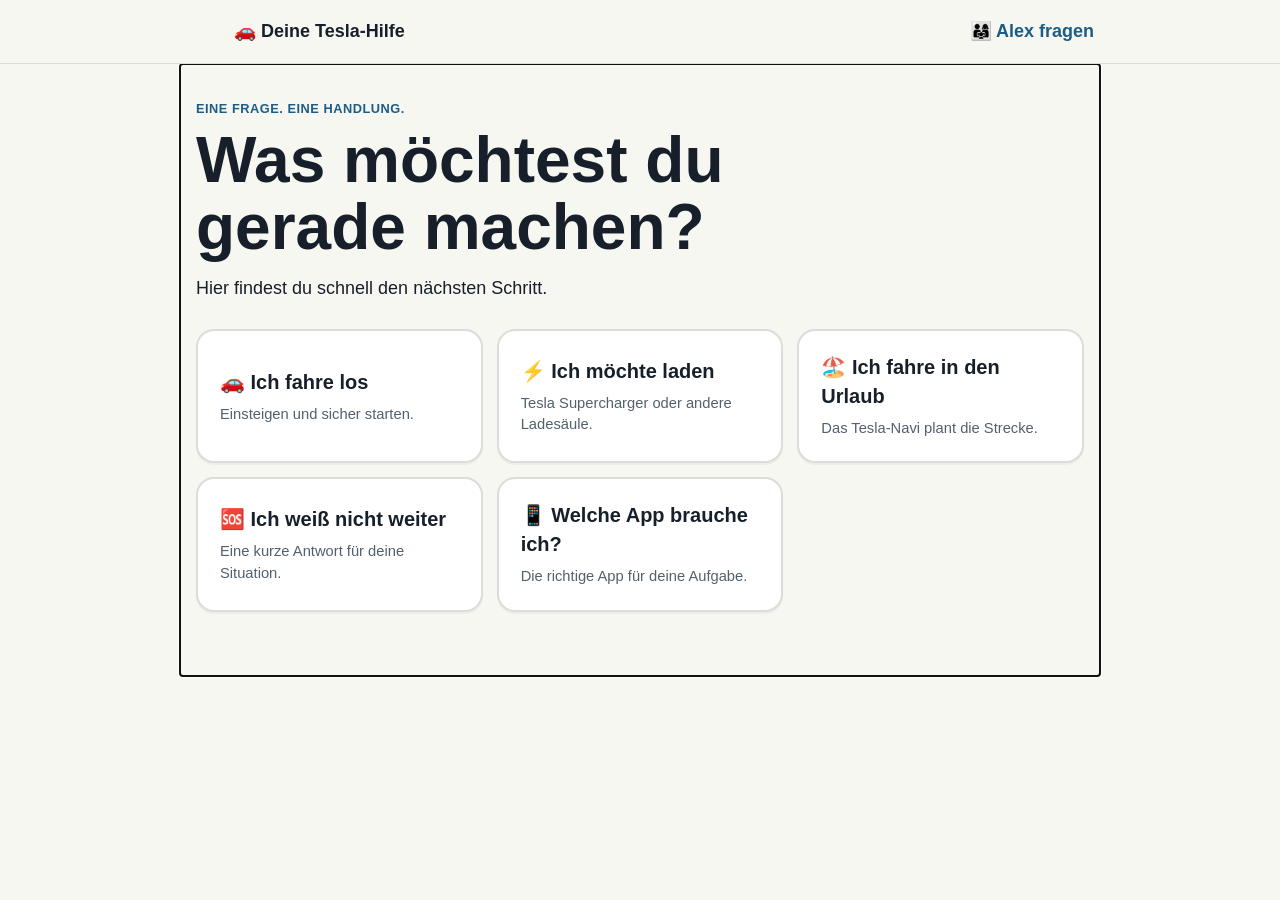
==== index.html @ ba32fa60 "Create Tesla help MVP\n\nCo-authored-by: Copilot <223556219+Copilot@users.noreply.github.com>" ====
<!doctype html>
<html lang="de">
<head>
  <meta charset="utf-8">
  <meta name="viewport" content="width=device-width, initial-scale=1">
  <meta name="theme-color" content="#f7f7f2">
  <title>Deine Tesla-Hilfe</title>
  <link rel="stylesheet" href="styles.css">
</head>
<body>
  <header class="topbar">
    <button class="back" id="backButton" type="button" aria-label="Zurück">←</button>
    <a class="brand" href="#start">🚗 Deine Tesla-Hilfe</a>
    <button class="help-link" id="alexButton" type="button">👨‍👩‍👧 Alex fragen</button>
  </header>

  <main id="app" tabindex="-1"></main>

  <dialog id="alexDialog" aria-labelledby="alexTitle">
    <form method="dialog" class="dialog-card">
      <button class="close" value="cancel" aria-label="Fenster schließen">×</button>
      <p class="eyebrow">Persönliche Hilfe</p>
      <h2 id="alexTitle">👨‍👩‍👧 Alex fragen</h2>
      <p>Wenn du unsicher bist, frag einfach Alex.</p>
      <a class="action-button primary" id="callLink" href="#">📞 Alex anrufen</a>
      <a class="action-button secondary" id="whatsappLink" href="#" target="_blank" rel="noopener">💬 WhatsApp schreiben</a>
      <div class="quick-actions">
        <button type="button" data-message="Ich weiß nicht, wo ich laden soll.">Ich weiß nicht, wo ich laden soll.</button>
        <button type="button" data-message="Die Ladesäule funktioniert nicht.">Die Ladesäule funktioniert nicht.</button>
        <button type="button" data-message="Ich verstehe die Anzeige nicht.">Ich verstehe die Anzeige nicht.</button>
      </div>
    </form>
  </dialog>

  <script src="app.js"></script>
</body>
</html>
---- styles.css ----
:root {
  --ink: #17202a;
  --muted: #53606d;
  --paper: #f7f7f2;
  --card: #ffffff;
  --line: #d9dedb;
  --red: #c83b3b;
  --blue: #1c5d87;
  --green: #2f6d51;
  font-family: -apple-system, BlinkMacSystemFont, "Segoe UI", sans-serif;
}

* { box-sizing: border-box; }
body { margin: 0; color: var(--ink); background: var(--paper); font-size: 18px; line-height: 1.45; }
button, a { font: inherit; }
button { cursor: pointer; }
.topbar { position: sticky; top: 0; z-index: 2; display: flex; align-items: center; gap: 12px; min-height: 64px; padding: 10px max(16px, calc((100vw - 920px) / 2)); background: rgba(247,247,242,.96); border-bottom: 1px solid var(--line); }
.brand { color: var(--ink); font-weight: 800; text-decoration: none; flex: 1; }
.back, .help-link, .close { border: 0; background: transparent; color: var(--ink); }
.back { font-size: 28px; width: 42px; visibility: hidden; }
.help-link { color: var(--blue); font-weight: 700; white-space: nowrap; }
main { max-width: 920px; margin: 0 auto; padding: 36px 16px 64px; }
.hero { max-width: 680px; margin-bottom: 28px; }
.eyebrow { color: var(--blue); font-weight: 800; letter-spacing: .04em; text-transform: uppercase; font-size: .8rem; margin: 0 0 8px; }
h1 { font-size: clamp(2rem, 8vw, 4rem); line-height: 1.05; margin: 0 0 14px; }
h2 { font-size: clamp(1.65rem, 5vw, 2.6rem); line-height: 1.1; margin: 0 0 12px; }
h3 { margin: 0 0 8px; font-size: 1.25rem; }
p { margin: 0 0 16px; }
.grid { display: grid; grid-template-columns: repeat(auto-fit, minmax(250px, 1fr)); gap: 14px; }
.choice, .step, .app-card, .answer { display: block; width: 100%; text-align: left; padding: 22px; border: 2px solid var(--line); border-radius: 18px; background: var(--card); color: var(--ink); text-decoration: none; box-shadow: 0 2px 0 rgba(23,32,42,.04); }
.choice { min-height: 120px; font-size: 1.25rem; font-weight: 800; }
.choice small, .app-card small { display: block; margin-top: 7px; color: var(--muted); font-size: .92rem; font-weight: 500; }
.choice:hover, .choice:focus-visible, .answer:hover, .answer:focus-visible { border-color: var(--blue); outline: 4px solid rgba(28,93,135,.16); }
.red { border-color: #e4a6a6; } .blue { border-color: #a7c7dc; } .green { border-color: #a9cbb7; }
.steps { display: grid; gap: 12px; margin: 24px 0; }
.step { display: flex; gap: 16px; align-items: flex-start; }
.number { display: grid; place-items: center; flex: 0 0 38px; height: 38px; border-radius: 50%; background: var(--ink); color: #fff; font-weight: 800; }
.next { margin-top: 22px; }
.action-button { display: block; min-height: 56px; padding: 14px 18px; border-radius: 14px; text-align: center; text-decoration: none; font-weight: 800; margin: 10px 0; }
.primary { background: var(--ink); color: white; } .secondary { background: #e6eef2; color: var(--blue); }
.text-link { color: var(--blue); font-weight: 700; }
.notice { padding: 16px; border-left: 5px solid var(--blue); background: #eaf1f4; border-radius: 8px; margin: 20px 0; }
.app-card strong { display: block; font-size: 1.15rem; }
dialog { border: 0; border-radius: 20px; padding: 0; max-width: 480px; width: calc(100% - 28px); box-shadow: 0 20px 70px rgba(0,0,0,.25); }
dialog::backdrop { background: rgba(23,32,42,.45); }
.dialog-card { padding: 26px; position: relative; }
.close { position: absolute; top: 12px; right: 14px; font-size: 30px; }
.quick-actions { display: grid; gap: 8px; margin-top: 18px; }
.quick-actions button { border: 1px solid var(--line); background: var(--paper); border-radius: 10px; padding: 10px; text-align: left; color: var(--ink); }
@media (max-width: 520px) { .help-link { font-size: .88rem; } main { padding-top: 28px; } .choice, .step, .app-card, .answer { padding: 18px; } }
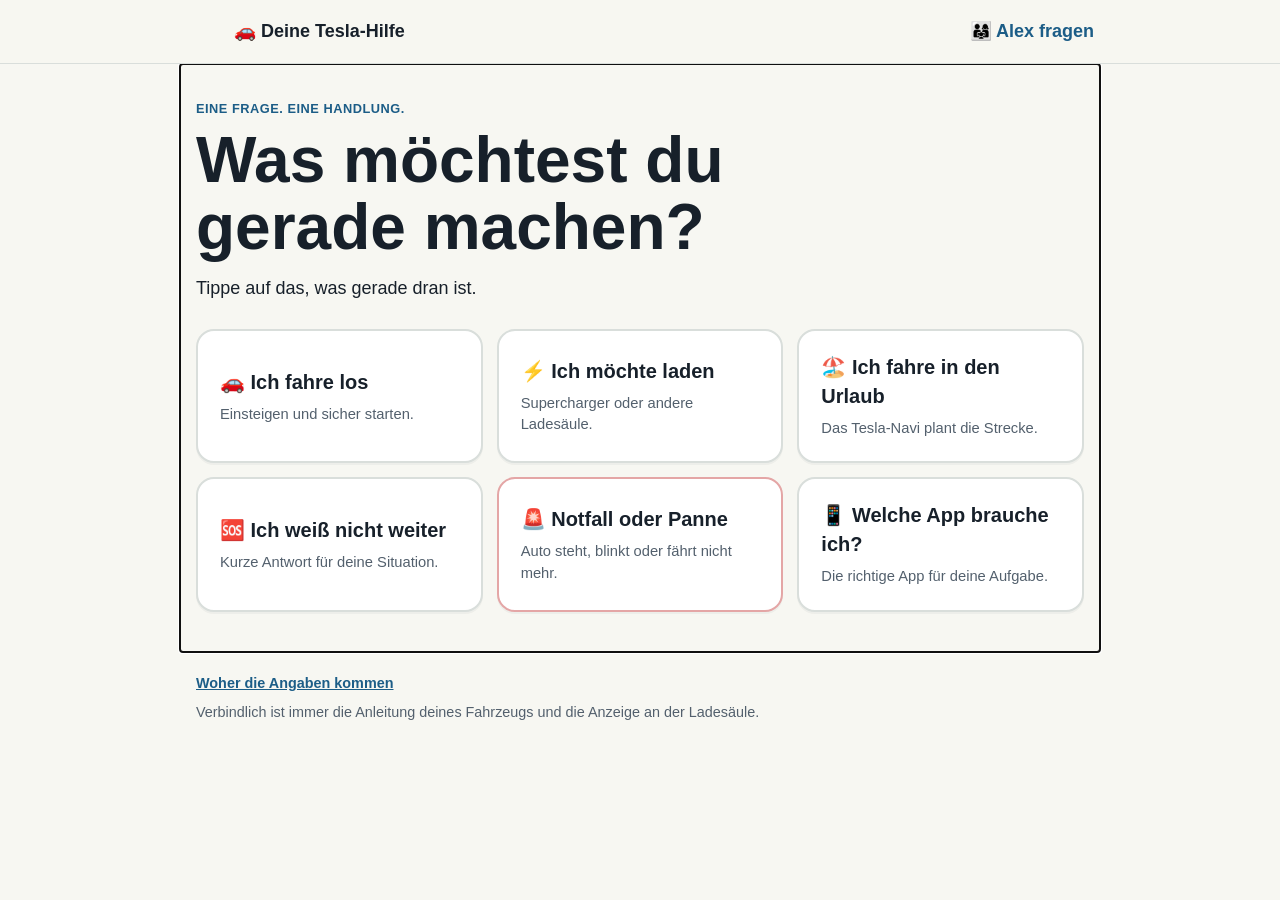
==== commit d91fdd6c: "Fix review findings: charging accuracy, emergency page, structure Inhaltliche Korrekturen: - Ladeabl" ====
--- a/index.html
+++ b/index.html
@@ -4,17 +4,24 @@
   <meta charset="utf-8">
   <meta name="viewport" content="width=device-width, initial-scale=1">
   <meta name="theme-color" content="#f7f7f2">
+  <meta name="description" content="Einfache Hilfe für den Tesla: fahren, laden und weiterkommen.">
   <title>Deine Tesla-Hilfe</title>
+  <link rel="icon" href="favicon.svg" type="image/svg+xml">
   <link rel="stylesheet" href="styles.css">
 </head>
 <body>
   <header class="topbar">
-    <button class="back" id="backButton" type="button" aria-label="Zurück">←</button>
+    <button class="back is-invisible" id="backButton" type="button" aria-label="Zurück">←</button>
     <a class="brand" href="#start">🚗 Deine Tesla-Hilfe</a>
     <button class="help-link" id="alexButton" type="button">👨‍👩‍👧 Alex fragen</button>
   </header>
 
   <main id="app" tabindex="-1"></main>
+
+  <footer class="footer">
+    <a class="text-link" href="#sources">Woher die Angaben kommen</a>
+    <p>Verbindlich ist immer die Anleitung deines Fahrzeugs und die Anzeige an der Ladesäule.</p>
+  </footer>
 
   <dialog id="alexDialog" aria-labelledby="alexTitle">
     <form method="dialog" class="dialog-card">
@@ -23,8 +30,10 @@
       <h2 id="alexTitle">👨‍👩‍👧 Alex fragen</h2>
       <p>Wenn du unsicher bist, frag einfach Alex.</p>
       <a class="action-button primary" id="callLink" href="#">📞 Alex anrufen</a>
-      <a class="action-button secondary" id="whatsappLink" href="#" target="_blank" rel="noopener">💬 WhatsApp schreiben</a>
-      <div class="quick-actions">
+      <a class="action-button secondary" id="whatsappLink" href="#" rel="noopener">💬 WhatsApp schreiben</a>
+      <p class="notice" id="contactFallback" hidden>Es ist keine Kontaktnummer hinterlegt. Trage sie in <code>config.js</code> ein.</p>
+      <div class="quick-actions" id="quickActions">
+        <p class="quick-actions-title">Oder schick direkt eine fertige Nachricht:</p>
         <button type="button" data-message="Ich weiß nicht, wo ich laden soll.">Ich weiß nicht, wo ich laden soll.</button>
         <button type="button" data-message="Die Ladesäule funktioniert nicht.">Die Ladesäule funktioniert nicht.</button>
         <button type="button" data-message="Ich verstehe die Anzeige nicht.">Ich verstehe die Anzeige nicht.</button>
@@ -32,6 +41,8 @@
     </form>
   </dialog>
 
+  <script src="config.js"></script>
+  <script src="content.js"></script>
   <script src="app.js"></script>
 </body>
 </html>
--- a/styles.css
+++ b/styles.css
@@ -11,15 +11,20 @@
 }
 
 * { box-sizing: border-box; }
+/* Muss vor den Layoutregeln stehen und gewinnen, sonst ueberschreibt
+   display: block auf .action-button das hidden-Attribut. */
+[hidden] { display: none !important; }
 body { margin: 0; color: var(--ink); background: var(--paper); font-size: 18px; line-height: 1.45; }
 button, a { font: inherit; }
 button { cursor: pointer; }
 .topbar { position: sticky; top: 0; z-index: 2; display: flex; align-items: center; gap: 12px; min-height: 64px; padding: 10px max(16px, calc((100vw - 920px) / 2)); background: rgba(247,247,242,.96); border-bottom: 1px solid var(--line); }
 .brand { color: var(--ink); font-weight: 800; text-decoration: none; flex: 1; }
 .back, .help-link, .close { border: 0; background: transparent; color: var(--ink); }
-.back { font-size: 28px; width: 42px; visibility: hidden; }
+.back { font-size: 28px; width: 42px; }
+/* Platz bleibt stehen, damit der Titel beim Wechsel nicht springt. */
+.back.is-invisible { visibility: hidden; }
 .help-link { color: var(--blue); font-weight: 700; white-space: nowrap; }
-main { max-width: 920px; margin: 0 auto; padding: 36px 16px 64px; }
+main { max-width: 920px; margin: 0 auto; padding: 36px 16px 40px; }
 .hero { max-width: 680px; margin-bottom: 28px; }
 .eyebrow { color: var(--blue); font-weight: 800; letter-spacing: .04em; text-transform: uppercase; font-size: .8rem; margin: 0 0 8px; }
 h1 { font-size: clamp(2rem, 8vw, 4rem); line-height: 1.05; margin: 0 0 14px; }
@@ -32,15 +37,20 @@
 .choice small, .app-card small { display: block; margin-top: 7px; color: var(--muted); font-size: .92rem; font-weight: 500; }
 .choice:hover, .choice:focus-visible, .answer:hover, .answer:focus-visible { border-color: var(--blue); outline: 4px solid rgba(28,93,135,.16); }
 .red { border-color: #e4a6a6; } .blue { border-color: #a7c7dc; } .green { border-color: #a9cbb7; }
-.steps { display: grid; gap: 12px; margin: 24px 0; }
+.steps { display: grid; gap: 12px; margin: 24px 0; padding: 0; list-style: none; }
 .step { display: flex; gap: 16px; align-items: flex-start; }
 .number { display: grid; place-items: center; flex: 0 0 38px; height: 38px; border-radius: 50%; background: var(--ink); color: #fff; font-weight: 800; }
-.next { margin-top: 22px; }
+.next { margin-top: 22px; display: grid; gap: 4px; }
 .action-button { display: block; min-height: 56px; padding: 14px 18px; border-radius: 14px; text-align: center; text-decoration: none; font-weight: 800; margin: 10px 0; }
 .primary { background: var(--ink); color: white; } .secondary { background: #e6eef2; color: var(--blue); }
 .text-link { color: var(--blue); font-weight: 700; }
 .notice { padding: 16px; border-left: 5px solid var(--blue); background: #eaf1f4; border-radius: 8px; margin: 20px 0; }
 .app-card strong { display: block; font-size: 1.15rem; }
+a.app-card:hover, a.app-card:focus-visible { border-color: var(--blue); outline: 4px solid rgba(28,93,135,.16); }
+.open-hint { color: var(--blue); font-weight: 700; }
+.footer { max-width: 920px; margin: 0 auto; padding: 0 16px 48px; color: var(--muted); font-size: .9rem; border-top: 1px solid var(--line); padding-top: 20px; }
+.footer p { margin: 8px 0 0; }
+.quick-actions-title { margin: 0; color: var(--muted); font-size: .9rem; }
 dialog { border: 0; border-radius: 20px; padding: 0; max-width: 480px; width: calc(100% - 28px); box-shadow: 0 20px 70px rgba(0,0,0,.25); }
 dialog::backdrop { background: rgba(23,32,42,.45); }
 .dialog-card { padding: 26px; position: relative; }
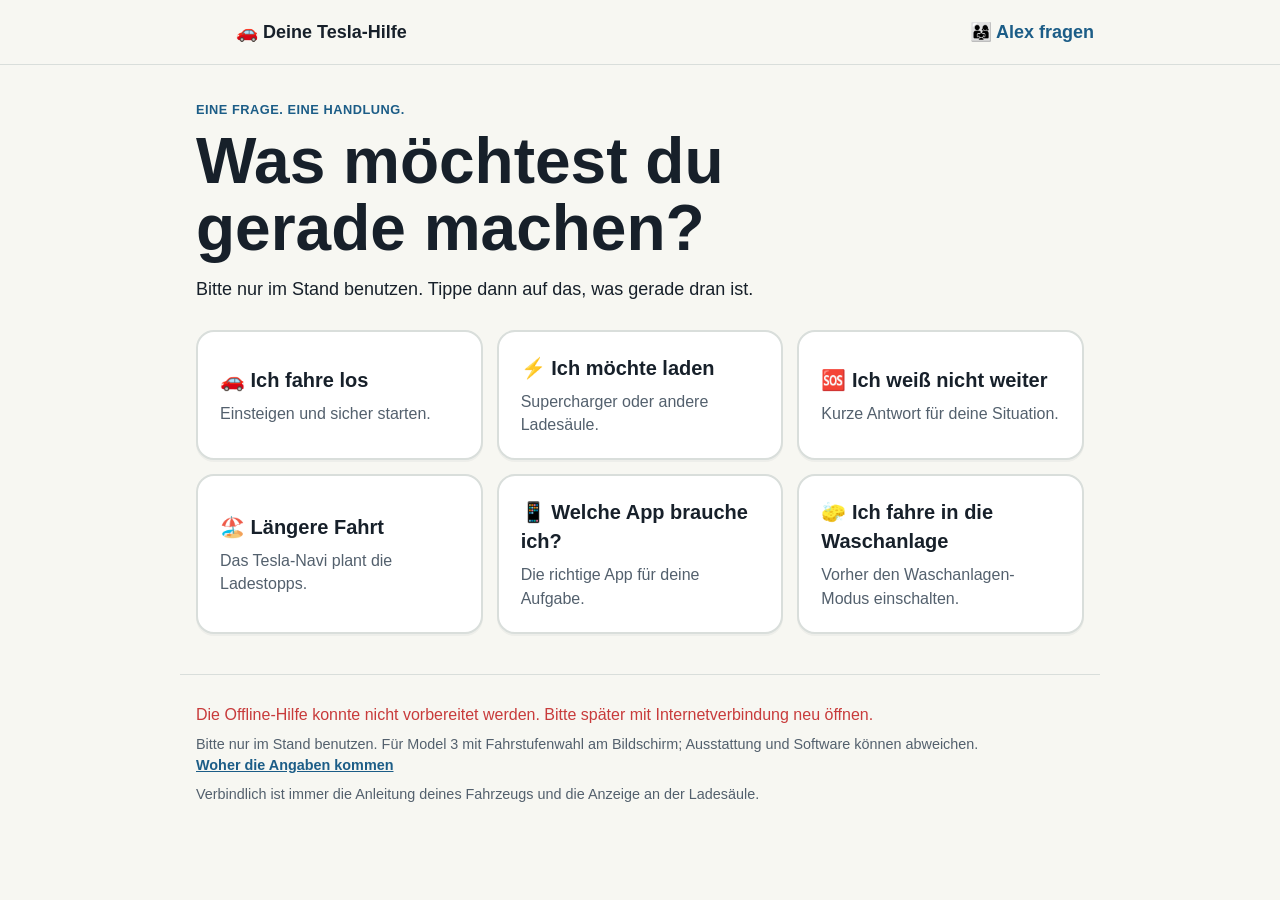
==== commit f8786898: "Tesla-Hilfe vereinfachen und offline nutzbar machen Wasch- und Pannentexte unveraendert lassen. Navi" ====
--- a/index.html
+++ b/index.html
@@ -7,6 +7,7 @@
   <meta name="description" content="Einfache Hilfe für den Tesla: fahren, laden und weiterkommen.">
   <title>Deine Tesla-Hilfe</title>
   <link rel="icon" href="favicon.svg" type="image/svg+xml">
+  <link rel="manifest" href="manifest.webmanifest">
   <link rel="stylesheet" href="styles.css">
 </head>
 <body>
@@ -19,6 +20,9 @@
   <main id="app" tabindex="-1"></main>
 
   <footer class="footer">
+    <p class="offline-status" id="offlineStatus" role="status">Offline-Hilfe wird vorbereitet …</p>
+    <button class="action-button secondary offline-update" id="offlineUpdate" type="button" hidden>Neue Version laden</button>
+    <p>Bitte nur im Stand benutzen. Für Model 3 mit Fahrstufenwahl am Bildschirm; Ausstattung und Software können abweichen.</p>
     <a class="text-link" href="#sources">Woher die Angaben kommen</a>
     <p>Verbindlich ist immer die Anleitung deines Fahrzeugs und die Anzeige an der Ladesäule.</p>
   </footer>
@@ -30,19 +34,25 @@
       <h2 id="alexTitle">👨‍👩‍👧 Alex fragen</h2>
       <p>Wenn du unsicher bist, frag einfach Alex.</p>
       <a class="action-button primary" id="callLink" href="#">📞 Alex anrufen</a>
-      <a class="action-button secondary" id="whatsappLink" href="#" rel="noopener">💬 WhatsApp schreiben</a>
-      <p class="notice" id="contactFallback" hidden>Es ist keine Kontaktnummer hinterlegt. Trage sie in <code>config.js</code> ein.</p>
+      <p class="notice" id="contactFallback" hidden>Es ist noch keine Nummer hinterlegt. <a class="text-link" href="#setup" id="setupLink">Jetzt eintragen</a> – sie bleibt nur auf diesem Gerät.</p>
       <div class="quick-actions" id="quickActions">
-        <p class="quick-actions-title">Oder schick direkt eine fertige Nachricht:</p>
+        <p class="quick-actions-title">Nachricht auswählen oder den vorgeschlagenen Text verwenden:</p>
         <button type="button" data-message="Ich weiß nicht, wo ich laden soll.">Ich weiß nicht, wo ich laden soll.</button>
         <button type="button" data-message="Die Ladesäule funktioniert nicht.">Die Ladesäule funktioniert nicht.</button>
         <button type="button" data-message="Ich verstehe die Anzeige nicht.">Ich verstehe die Anzeige nicht.</button>
+        <p class="message-preview" id="messagePreview" role="status"></p>
       </div>
+      <a class="action-button secondary" id="whatsappLink" href="#" rel="noopener">💬 Nachricht in WhatsApp öffnen</a>
+      <p class="quick-actions-title">Du kannst den Text in WhatsApp ändern. Gesendet wird erst dort.</p>
+      <a class="text-link contact-edit" href="#setup" id="editContactLink">Nummer ändern oder löschen</a>
     </form>
   </dialog>
 
   <script src="config.js"></script>
+  <!-- Optional und bewusst nicht im Repository: enthaelt die echte Nummer. -->
+  <script src="config.local.js" onerror="void 0"></script>
   <script src="content.js"></script>
   <script src="app.js"></script>
+  <script src="offline.js"></script>
 </body>
 </html>
--- a/styles.css
+++ b/styles.css
@@ -7,7 +7,46 @@
   --red: #c83b3b;
   --blue: #1c5d87;
   --green: #2f6d51;
+  /* Text auf einer Flaeche in --ink. Muss mitkippen, sonst steht im
+     Dunkelmodus weisse Schrift auf hellem Grund. */
+  --auf-ink: #ffffff;
+  /* Zurueckhaltende Flaeche fuer Hinweise und zweite Schaltflaechen. */
+  --sanft: #eaf1f4;
+  /* Untergrund der Zeichnungen. Bleibt auch nachts hell, sonst waeren
+     die dunklen Beschriftungen darin nicht zu lesen - aber gedaempft,
+     damit die Flaeche im Dunkeln nicht blendet. */
+  --bildgrund: #ffffff;
+  /* Fokusrahmen. Muss mitkippen, sonst ist er nachts auf dunklem
+     Grund nicht mehr zu erkennen. */
+  --fokus: rgba(28,93,135,.28);
+  --fokus-stark: rgba(28,93,135,.45);
+  /* Sagt dem Browser, dass beide Darstellungen bewusst gebaut sind.
+     Ohne diese Angabe erfinden manche Browser eine eigene Umkehrung,
+     die den festen Farben in den Zeichnungen widerspricht. */
+  color-scheme: light dark;
   font-family: -apple-system, BlinkMacSystemFont, "Segoe UI", sans-serif;
+}
+
+/* Dunkle Darstellung, wenn das Geraet danach fragt. Die Farben sind nicht
+   einfach umgedreht: Reines Schwarz auf Weiss flimmert, deshalb ein
+   ruhiges Blaugrau. Rot, Blau und Gruen werden heller, sonst faellt der
+   Kontrast auf dunklem Grund unter das Lesbare. */
+@media (prefers-color-scheme: dark) {
+  :root {
+    --ink: #eef3f7;
+    --muted: #a8b6c2;
+    --paper: #131a21;
+    --card: #1b242d;
+    --line: #2e3a45;
+    --red: #ef8a8a;
+    --blue: #7fb8dd;
+    --green: #7fcfa6;
+    --auf-ink: #131a21;
+    --sanft: #22303c;
+    --bildgrund: #dfe6ec;
+    --fokus: rgba(127,184,221,.45);
+    --fokus-stark: rgba(127,184,221,.7);
+  }
 }
 
 * { box-sizing: border-box; }
@@ -15,46 +54,125 @@
    display: block auf .action-button das hidden-Attribut. */
 [hidden] { display: none !important; }
 body { margin: 0; color: var(--ink); background: var(--paper); font-size: 18px; line-height: 1.45; }
-button, a { font: inherit; }
+button, a { font: inherit; touch-action: manipulation; }
 button { cursor: pointer; }
-.topbar { position: sticky; top: 0; z-index: 2; display: flex; align-items: center; gap: 12px; min-height: 64px; padding: 10px max(16px, calc((100vw - 920px) / 2)); background: rgba(247,247,242,.96); border-bottom: 1px solid var(--line); }
+:where(a, button, input, summary):focus-visible { outline: 3px solid var(--blue); outline-offset: 3px; }
+button:disabled, input:disabled { cursor: wait; opacity: .65; }
+.topbar { position: sticky; top: 0; z-index: 2; display: flex; align-items: center; gap: 12px; min-height: 64px; padding: 10px max(16px, calc((100vw - 920px) / 2)); background: var(--paper); border-bottom: 1px solid var(--line); }
 .brand { color: var(--ink); font-weight: 800; text-decoration: none; flex: 1; }
 .back, .help-link, .close { border: 0; background: transparent; color: var(--ink); }
-.back { font-size: 28px; width: 42px; }
+.back { font-size: 28px; min-width: 44px; min-height: 44px; }
 /* Platz bleibt stehen, damit der Titel beim Wechsel nicht springt. */
 .back.is-invisible { visibility: hidden; }
-.help-link { color: var(--blue); font-weight: 700; white-space: nowrap; }
+.help-link { color: var(--blue); font-weight: 700; white-space: nowrap; min-height: 44px; }
 main { max-width: 920px; margin: 0 auto; padding: 36px 16px 40px; }
+main:focus { outline: none; }
+.topics { display: grid; grid-template-columns: repeat(3, minmax(0, 1fr)); gap: 8px; margin-bottom: 24px; }
+.topics button { min-height: 48px; padding: 8px 4px; border: 1px solid var(--line); border-radius: 10px; background: var(--card); color: var(--ink); font-size: 1rem; overflow-wrap: anywhere; }
+.topics button[aria-current="page"] { border: 2px solid var(--blue); background: var(--sanft); font-weight: 800; }
+.before .notice { margin: 12px 0; }
+.before h2 { font-size: 1.125rem; line-height: 1.4; }
+.before p { margin: 0; }
+.more { margin: 24px 0; padding: 0 16px 16px; border: 2px solid var(--line); border-radius: 14px; background: var(--card); }
+.more:not([open]) { padding-bottom: 0; }
+.more summary { min-height: 56px; padding: 16px 0; cursor: pointer; color: var(--blue); font-weight: 700; }
+.more .grid { grid-template-columns: 1fr; }
 .hero { max-width: 680px; margin-bottom: 28px; }
 .eyebrow { color: var(--blue); font-weight: 800; letter-spacing: .04em; text-transform: uppercase; font-size: .8rem; margin: 0 0 8px; }
 h1 { font-size: clamp(2rem, 8vw, 4rem); line-height: 1.05; margin: 0 0 14px; }
 h2 { font-size: clamp(1.65rem, 5vw, 2.6rem); line-height: 1.1; margin: 0 0 12px; }
 h3 { margin: 0 0 8px; font-size: 1.25rem; }
 p { margin: 0 0 16px; }
-.grid { display: grid; grid-template-columns: repeat(auto-fit, minmax(250px, 1fr)); gap: 14px; }
-.choice, .step, .app-card, .answer { display: block; width: 100%; text-align: left; padding: 22px; border: 2px solid var(--line); border-radius: 18px; background: var(--card); color: var(--ink); text-decoration: none; box-shadow: 0 2px 0 rgba(23,32,42,.04); }
+.grid { display: grid; grid-template-columns: repeat(auto-fit, minmax(min(250px, 100%), 1fr)); gap: 14px; }
+.grid > *, .step strong, .open-app-text { min-width: 0; overflow-wrap: anywhere; }
+.choice, .step, .app-card { display: block; width: 100%; text-align: left; padding: 22px; border: 2px solid var(--line); border-radius: 18px; background: var(--card); color: var(--ink); text-decoration: none; box-shadow: 0 2px 0 rgba(23,32,42,.04); }
 .choice { min-height: 120px; font-size: 1.25rem; font-weight: 800; }
-.choice small, .app-card small { display: block; margin-top: 7px; color: var(--muted); font-size: .92rem; font-weight: 500; }
-.choice:hover, .choice:focus-visible, .answer:hover, .answer:focus-visible { border-color: var(--blue); outline: 4px solid rgba(28,93,135,.16); }
-.red { border-color: #e4a6a6; } .blue { border-color: #a7c7dc; } .green { border-color: #a9cbb7; }
+.choice small, .app-card small { display: block; margin-top: 7px; color: var(--muted); font-size: 1rem; font-weight: 500; }
+.app-card small { font-size: 1.125rem; }
+.choice:hover, .choice:focus-visible { border-color: var(--blue); outline: 4px solid var(--fokus); }
+.red { border-color: var(--red); } .blue { border-color: var(--blue); } .green { border-color: var(--green); }
 .steps { display: grid; gap: 12px; margin: 24px 0; padding: 0; list-style: none; }
 .step { display: flex; gap: 16px; align-items: flex-start; }
-.number { display: grid; place-items: center; flex: 0 0 38px; height: 38px; border-radius: 50%; background: var(--ink); color: #fff; font-weight: 800; }
+.number { display: grid; place-items: center; flex: 0 0 38px; height: 38px; border-radius: 50%; background: var(--ink); color: var(--auf-ink); font-weight: 800; }
 .next { margin-top: 22px; display: grid; gap: 4px; }
 .action-button { display: block; min-height: 56px; padding: 14px 18px; border-radius: 14px; text-align: center; text-decoration: none; font-weight: 800; margin: 10px 0; }
-.primary { background: var(--ink); color: white; } .secondary { background: #e6eef2; color: var(--blue); }
+.primary { background: var(--ink); color: var(--auf-ink); } .secondary { background: var(--sanft); color: var(--blue); }
 .text-link { color: var(--blue); font-weight: 700; }
-.notice { padding: 16px; border-left: 5px solid var(--blue); background: #eaf1f4; border-radius: 8px; margin: 20px 0; }
+.notice { padding: 16px; border-left: 5px solid var(--blue); background: var(--sanft); border-radius: 8px; margin: 20px 0; }
 .app-card strong { display: block; font-size: 1.15rem; }
-a.app-card:hover, a.app-card:focus-visible { border-color: var(--blue); outline: 4px solid rgba(28,93,135,.16); }
+a.app-card:hover, a.app-card:focus-visible { border-color: var(--blue); outline: 4px solid var(--fokus); }
 .open-hint { color: var(--blue); font-weight: 700; }
+/* Schaltflaeche, die auf dem iPhone direkt die App oeffnet. Bewusst dunkel
+   und gross: Das ist auf diesen Seiten die eigentliche Handlung. */
+.open-apps { display: grid; gap: 12px; margin: 24px 0; }
+/* Die Zeichnung bekommt eine eigene Flaeche, damit klar ist: das ist ein
+   Bild vom Auto, nicht ein Teil dieser App. */
+.bild { margin: 22px 0; }
+/* Die Bildflaeche bleibt auch im Dunkelmodus hell: Die Zeichnungen sind
+   fuer hellen Grund gemacht und haetten sonst unlesbare Beschriftungen. */
+/* max-height ist wichtig: Ohne sie schob eine hohe Zeichnung den ersten
+   Schritt unter den Bildrand, und auf dem Telefon sah man nur Titel
+   und Bild. object-fit haelt das Seitenverhaeltnis dabei. */
+.bild img { display: block; width: auto; max-width: min(420px, 100%); height: auto; max-height: 40vh; background: var(--bildgrund); border: 1px solid var(--line); border-radius: 14px; padding: 10px; }
+.bild figcaption { margin-top: 8px; max-width: 420px; color: var(--muted); font-size: 1rem; text-wrap: pretty; }
+/* nowrap haelt den Pfeil beim Text, sonst rutscht er allein in die naechste Zeile */
+.bild-quelle { color: var(--muted); text-decoration: underline; white-space: nowrap; }.open-app { display: flex; align-items: center; gap: 16px; min-height: 76px; padding: 16px 20px; border-radius: 18px; background: var(--ink); color: var(--auf-ink); text-decoration: none; box-shadow: 0 2px 0 rgba(23,32,42,.12); }
+.open-app-icon { flex: 0 0 auto; font-size: 30px; line-height: 1; }
+.open-app-text strong { display: block; font-size: 1.2rem; font-weight: 800; }
+.open-app-text small { display: block; margin-top: 3px; color: var(--auf-ink); opacity: .78; font-size: 1rem; font-weight: 600; }
+.open-app:hover, .open-app:focus-visible { outline: 4px solid var(--fokus-stark); }
+.setup { display: grid; gap: 10px; max-width: 420px; margin: 8px 0 0; }
+.setup label { font-weight: 700; }
+.setup input { min-width: 0; width: 100%; min-height: 56px; padding: 12px 14px; font: inherit; font-size: 1.1rem; border: 2px solid var(--line); border-radius: 14px; background: var(--card); color: var(--ink); }
+.setup input:focus-visible { border-color: var(--blue); outline: 4px solid var(--fokus); }
+.setup .action-button { width: 100%; margin: 0; border: 0; }
+.setup-status { min-height: 1.4em; margin: 4px 0 0; font-weight: 700; color: var(--green); }
+.setup-status.is-error { color: var(--red); }
+
+/* Fotoaufnahme, nur auf der versteckten Seite #fotos sichtbar. */
+.foto-liste { list-style: none; margin: 20px 0 0; padding: 0; display: grid; gap: 16px; }
+.foto-auftrag { padding: 16px; background: var(--card); border: 1px solid var(--line); border-radius: 16px; }
+.foto-kopf { display: flex; flex-wrap: wrap; gap: 4px 10px; align-items: baseline; justify-content: space-between; }
+.foto-kopf strong { font-size: 1.1rem; }
+.foto-status { color: var(--muted); font-size: .88rem; }
+.foto-wie { margin: 10px 0 4px; }
+.foto-achte { margin: 0; color: var(--muted); font-size: .92rem; }
+.foto-vorschau { display: block; width: 100%; max-width: 320px; height: auto; margin: 12px 0 0; border-radius: 12px; border: 1px solid var(--line); }
+.foto-knoepfe { display: grid; gap: 8px; margin-top: 12px; }
+/* Das Dateifeld liegt im Label. Das Label muss deshalb aussehen und sich
+   anfuehlen wie ein Knopf, sonst tippt niemand darauf. */
+.foto-knoepfe label { display: block; text-align: center; cursor: pointer; margin: 0; border: 0; }
+.foto-knoepfe .action-button { width: 100%; margin: 0; }
+.foto-knoepfe label:focus-within { outline: 4px solid var(--fokus-stark); outline-offset: 2px; border-radius: 14px; }
+/* Das Dateifeld darf nicht "hidden" sein: display:none nimmt es aus der
+   Tabulator-Reihenfolge, dann waere der Upload per Tastatur unerreichbar.
+   Es wird deshalb nur optisch weggeraeumt und bleibt bedienbar. */
+.nur-fuer-tastatur { position: absolute; width: 1px; height: 1px; padding: 0; margin: -1px; overflow: hidden; clip-path: inset(50%); white-space: nowrap; border: 0; }
+.foto-meldung { min-height: 1.4em; margin: 10px 0 0; font-weight: 700; color: var(--green); }
+.foto-meldung.is-error { color: var(--red); }
+.foto-gesamt { margin: 22px 0 0; }
+.foto-gesamt .action-button { width: 100%; margin: 0; }
 .footer { max-width: 920px; margin: 0 auto; padding: 0 16px 48px; color: var(--muted); font-size: .9rem; border-top: 1px solid var(--line); padding-top: 20px; }
 .footer p { margin: 8px 0 0; }
 .quick-actions-title { margin: 0; color: var(--muted); font-size: .9rem; }
-dialog { border: 0; border-radius: 20px; padding: 0; max-width: 480px; width: calc(100% - 28px); box-shadow: 0 20px 70px rgba(0,0,0,.25); }
+dialog { border: 0; border-radius: 20px; padding: 0; max-width: 480px; width: calc(100% - 28px); max-height: calc(100dvh - 32px); overflow-y: auto; background: var(--card); color: var(--ink); box-shadow: 0 20px 70px rgba(0,0,0,.25); }
 dialog::backdrop { background: rgba(23,32,42,.45); }
-.dialog-card { padding: 26px; position: relative; }
-.close { position: absolute; top: 12px; right: 14px; font-size: 30px; }
+.dialog-card { padding: 26px; position: relative; overflow-wrap: anywhere; }
+.dialog-card h2 { padding-right: 32px; }
+.close { position: absolute; top: 12px; right: 14px; font-size: 30px; min-width: 44px; min-height: 44px; }
 .quick-actions { display: grid; gap: 8px; margin-top: 18px; }
-.quick-actions button { border: 1px solid var(--line); background: var(--paper); border-radius: 10px; padding: 10px; text-align: left; color: var(--ink); }
-@media (max-width: 520px) { .help-link { font-size: .88rem; } main { padding-top: 28px; } .choice, .step, .app-card, .answer { padding: 18px; } }
+.quick-actions button { min-height: 48px; border: 1px solid var(--line); background: var(--paper); border-radius: 10px; padding: 10px; text-align: left; color: var(--ink); }
+.quick-actions button[aria-pressed="true"] { border: 2px solid var(--blue); background: var(--sanft); font-weight: 800; }
+.message-preview { border-left: 4px solid var(--blue); padding-left: 12px; margin: 8px 0 0; }
+.contact-edit { display: inline-block; padding: 12px 0; margin-top: 8px; }
+.offline-status { font-size: 1rem; }
+.offline-status.is-error { color: var(--red); }
+.offline-update { width: 100%; max-width: 420px; border: 0; }
+@media (max-width: 520px) {
+  .topbar { display: grid; grid-template-columns: 44px minmax(0, 1fr); gap: 0 8px; padding: 8px 16px; }
+  .back { grid-row: 1 / 3; }
+  .brand { grid-column: 2; }
+  .help-link { grid-column: 2; justify-self: start; padding: 4px 0; font-size: .95rem; }
+  main { padding-top: 24px; }
+  .choice, .step, .app-card { padding: 18px; }
+}
